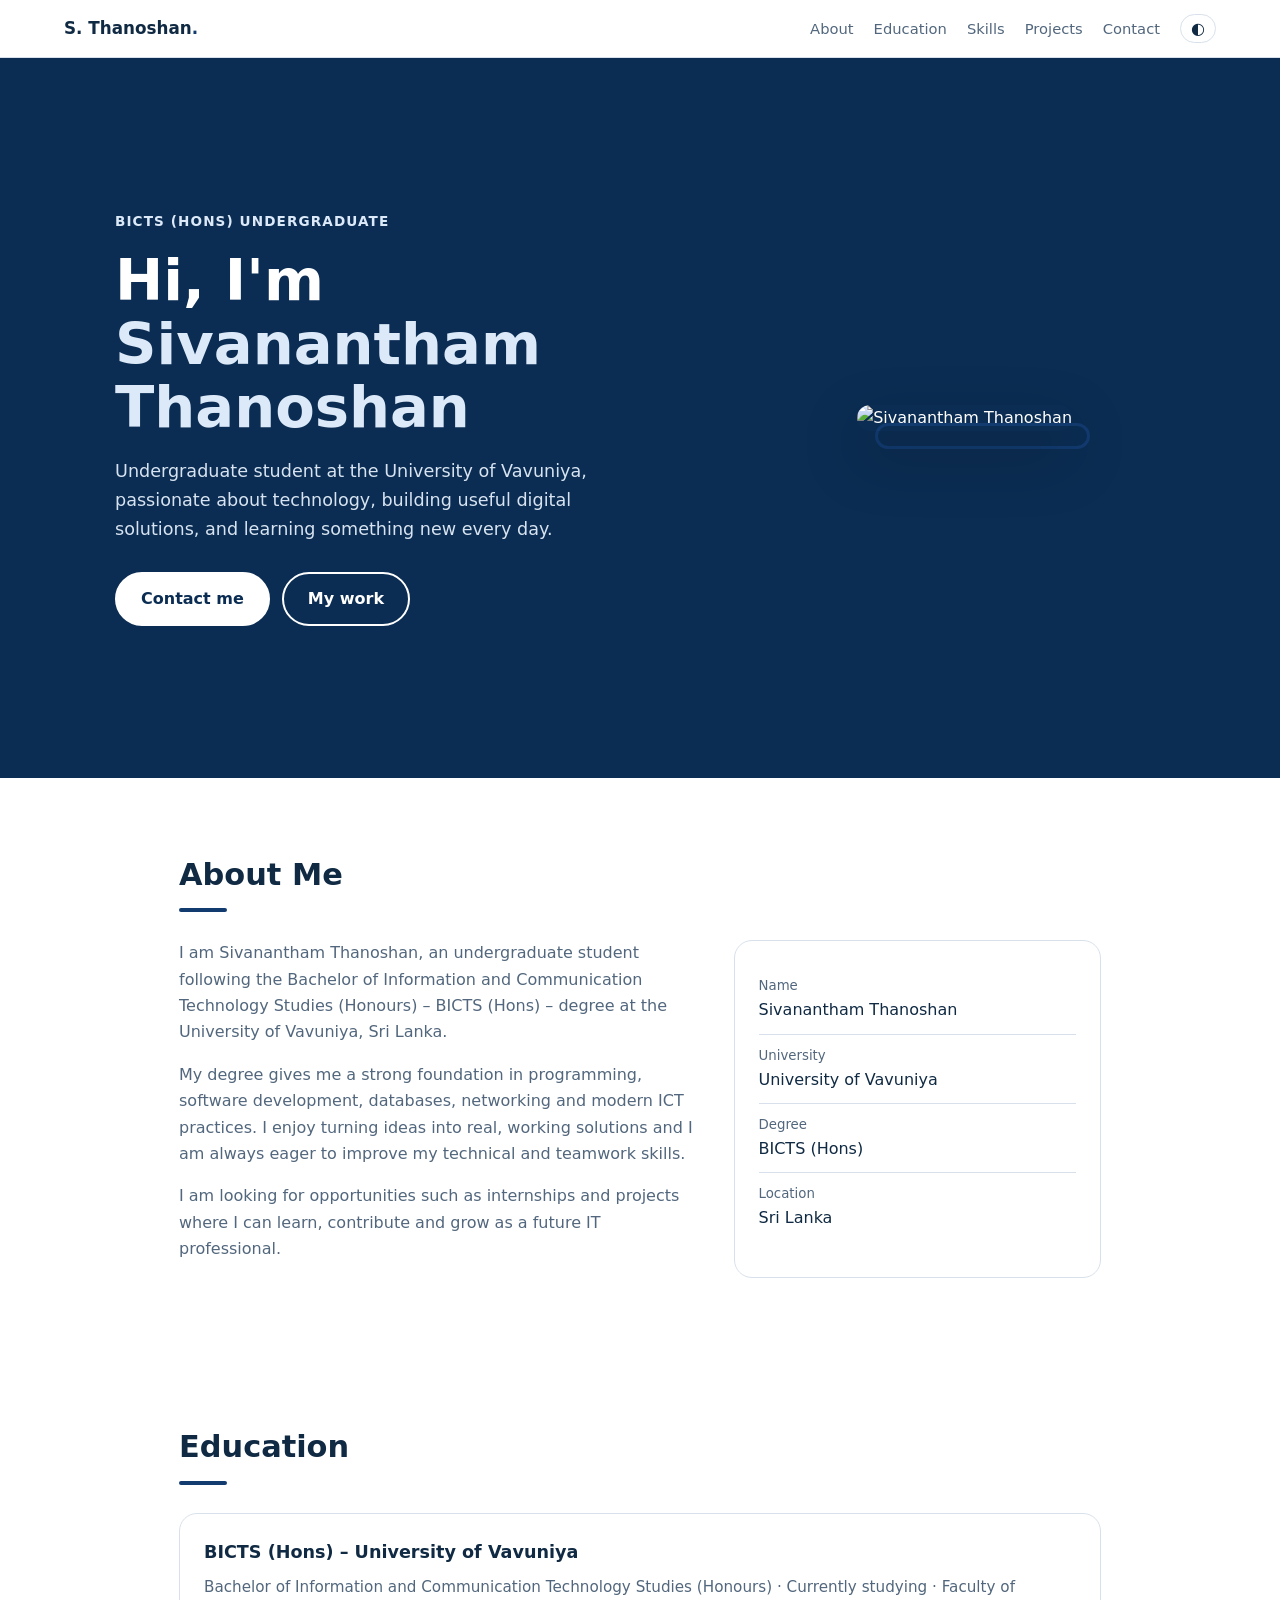
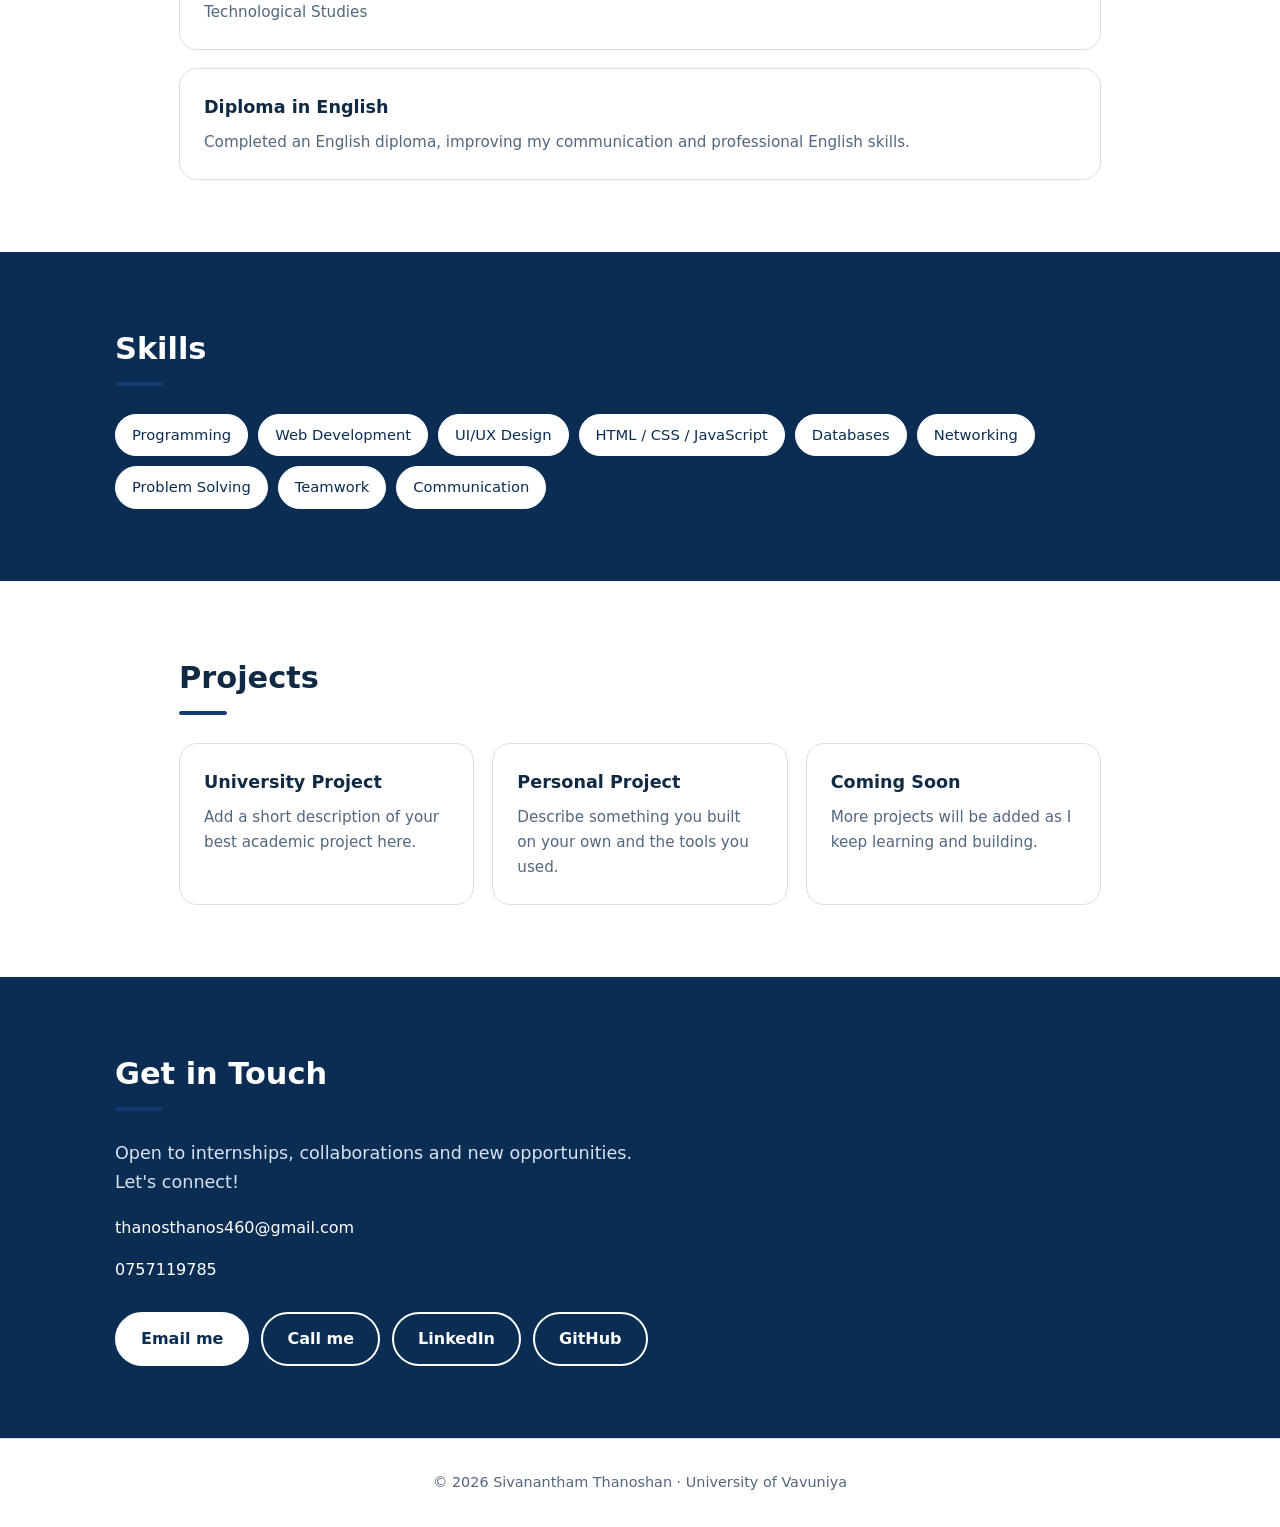
==== index.html @ 14ba5f3b "Add files via upload" ====
<!DOCTYPE html>
<html lang="en">
<head>
<meta charset="utf-8">
<meta name="viewport" content="width=device-width, initial-scale=1, viewport-fit=cover">
<title>Sivanantham Thanoshan | Portfolio</title>
<link rel="stylesheet" href="style.css">
</head>
<body>
<nav><b>S. Thanoshan<span>.</span></b><div><a href="#about">About</a><a href="#education">Education</a><a href="#skills">Skills</a><a href="#projects">Projects</a><a href="#contact">Contact</a><button class="theme-btn" id="themeBtn" aria-label="Toggle theme">&#9680;</button></div></nav>

<section class="hero">
<div>
<div class="tag">BICTS (Hons) Undergraduate</div>
<h1>Hi, I'm <em>Sivanantham Thanoshan</em></h1>
<p class="lead">Undergraduate student at the University of Vavuniya, passionate about technology, building useful digital solutions, and learning something new every day.</p>
<div class="btns"><a class="btn" href="#contact">Contact me</a><a class="btn o" href="#projects">My work</a></div>
</div>
<div class="photo"><img alt="Sivanantham Thanoshan" src="photo.jpg"></div>
</section>

<section id="about">
<h2>About Me</h2>
<div class="about">
<div>
<p>I am Sivanantham Thanoshan, an undergraduate student following the Bachelor of Information and Communication Technology Studies (Honours) – BICTS (Hons) – degree at the University of Vavuniya, Sri Lanka.</p>
<p>My degree gives me a strong foundation in programming, software development, databases, networking and modern ICT practices. I enjoy turning ideas into real, working solutions and I am always eager to improve my technical and teamwork skills.</p>
<p>I am looking for opportunities such as internships and projects where I can learn, contribute and grow as a future IT professional.</p>
</div>
<div class="facts">
<div><small>Name</small>Sivanantham Thanoshan</div>
<div><small>University</small>University of Vavuniya</div>
<div><small>Degree</small>BICTS (Hons)</div>
<div><small>Location</small>Sri Lanka</div>
</div>
</div>
</section>

<section id="education">
<h2>Education</h2>
<div class="timeline">
<div class="card"><h3>BICTS (Hons) – University of Vavuniya</h3><p>Bachelor of Information and Communication Technology Studies (Honours) · Currently studying · Faculty of Technological Studies</p></div>
<div class="card"><h3>Diploma in English</h3><p>Completed an English diploma, improving my communication and professional English skills.</p></div>
</div>
</section>

<section id="skills">
<h2>Skills</h2>
<div class="chips"><span>Programming</span><span>Web Development</span><span>UI/UX Design</span><span>HTML / CSS / JavaScript</span><span>Databases</span><span>Networking</span><span>Problem Solving</span><span>Teamwork</span><span>Communication</span></div>
</section>

<section id="projects">
<h2>Projects</h2>
<div class="grid">
<div class="card"><h3>University Project</h3><p>Add a short description of your best academic project here.</p></div>
<div class="card"><h3>Personal Project</h3><p>Describe something you built on your own and the tools you used.</p></div>
<div class="card"><h3>Coming Soon</h3><p>More projects will be added as I keep learning and building.</p></div>
</div>
</section>

<section id="contact">
<h2>Get in Touch</h2>
<p class="lead">Open to internships, collaborations and new opportunities. Let's connect!</p>
<p><a href="mailto:thanosthanos460@gmail.com">thanosthanos460@gmail.com</a></p>
<p><a href="tel:0757119785">0757119785</a></p>
<div class="btns"><a class="btn" href="mailto:thanosthanos460@gmail.com">Email me</a><a class="btn o" href="tel:0757119785">Call me</a><a class="btn o" href="https://www.linkedin.com/">LinkedIn</a><a class="btn o" href="https://github.com/">GitHub</a></div>
</section>

<footer>© 2026 Sivanantham Thanoshan · University of Vavuniya</footer>
<script src="script.js"></script>
</body>
</html>
---- style.css ----
:root{--bg:#fff;--card:#fff;--text:#102a43;--muted:#52677d;--accent:#123b70;--accent2:#0b2d53;--line:#d8e1eb;box-sizing:border-box;padding-top:env(safe-area-inset-top,0px);padding-bottom:env(safe-area-inset-bottom,0px)}
:root[data-theme="dark"]{--bg:#0b1f3a;--card:#142d4d;--text:#f5f8fc;--muted:#c0ccda;--accent:#fff;--accent2:#dce9f8;--line:#294362}
html{scroll-behavior:smooth;scroll-padding-top:70px}
*{box-sizing:border-box}
body{margin:0;background:var(--bg);color:var(--text);font-family:Inter,system-ui,-apple-system,"Segoe UI",sans-serif;line-height:1.65}
a{color:inherit;text-decoration:none}
nav{position:sticky;top:env(safe-area-inset-top,0px);z-index:20;background:var(--bg);border-bottom:1px solid var(--line);display:flex;justify-content:space-between;align-items:center;padding:14px 5vw}
nav b{font-size:1.05rem}nav b span{color:var(--accent)}
nav div a{margin-left:20px;color:var(--muted);font-size:.92rem}nav div a:hover{color:var(--accent)}
section{max-width:1050px;margin:auto;padding:72px 5vw}
.hero{display:grid;grid-template-columns:1.2fr .8fr;gap:48px;align-items:center;min-height:80vh}
.hero,#skills,#contact{max-width:none;padding-left:max(5vw,calc((100vw - 1050px)/2));padding-right:max(5vw,calc((100vw - 1050px)/2));background:#0b2d53;color:#fff}
.hero .lead,#contact .lead{color:#d7e3f0}
.hero h1 em{color:#dce9f8}
.hero .tag{color:#dce9f8}
.hero .btn,#contact .btn{background:#fff;border-color:#fff;color:#0b2d53}
.hero .btn.o,#contact .btn.o{background:transparent;color:#fff;border-color:#fff}
#skills .chips span{background:#fff;color:#0b2d53;border-color:#fff}
#contact a:not(.btn){color:#fff}
.tag{color:var(--accent);font-weight:600;letter-spacing:.08em;font-size:.85rem;text-transform:uppercase}
h1{font-size:clamp(2.2rem,5vw,3.6rem);line-height:1.1;margin:.3em 0}
h1 em{font-style:normal;color:var(--accent2)}
h2{font-size:1.9rem;margin:0 0 28px}h2::after{content:"";display:block;width:48px;height:4px;background:var(--accent);margin-top:8px;border-radius:2px}
.lead{color:var(--muted);font-size:1.1rem;max-width:520px}
.btns{margin-top:28px;display:flex;gap:12px;flex-wrap:wrap}
.btn{padding:12px 24px;border-radius:999px;font-weight:600;border:2px solid var(--accent);background:var(--accent);color:#fff}
.btn.o{background:transparent;color:var(--accent)}
.photo{position:relative;justify-self:center}
.photo img{width:100%;max-width:340px;border-radius:24px;display:block;box-shadow:0 24px 60px rgba(0,0,0,.25);position:relative}
.photo::before{content:"";position:absolute;inset:18px -18px -18px 18px;border:3px solid var(--accent);border-radius:24px}
.about{display:grid;grid-template-columns:1.4fr 1fr;gap:40px}
.about p{color:var(--muted);margin-top:0}
.facts{background:var(--card);border:1px solid var(--line);border-radius:18px;padding:24px}
.facts div{padding:10px 0;border-bottom:1px solid var(--line)}.facts div:last-child{border:0}
.facts small{display:block;color:var(--muted)}
.grid{display:grid;grid-template-columns:repeat(auto-fit,minmax(220px,1fr));gap:18px}
.card{background:var(--card);border:1px solid var(--line);border-radius:18px;padding:24px;transition:.2s}
.card:hover{transform:translateY(-4px);border-color:var(--accent)}
.card h3{margin:0 0 8px;font-size:1.1rem}.card p{margin:0;color:var(--muted);font-size:.95rem}
.chips{display:flex;flex-wrap:wrap;gap:10px}
.chips span{background:var(--card);border:1px solid var(--line);padding:8px 16px;border-radius:999px;font-size:.92rem}
footer{text-align:center;color:var(--muted);padding:32px;border-top:1px solid var(--line);font-size:.9rem}
@media(max-width:760px){.hero,.about{grid-template-columns:1fr}.photo{order:-1;max-width:260px}nav div a:nth-child(n+4){display:none}section{padding:52px 6vw}.hero,#skills,#contact{padding-left:6vw;padding-right:6vw}}
.theme-btn{margin-left:20px;background:transparent;border:1px solid var(--line);color:var(--text);border-radius:999px;padding:4px 10px;cursor:pointer;font-size:1rem}
.reveal{opacity:0;transform:translateY(24px);transition:opacity .6s,transform .6s}
.reveal.show{opacity:1;transform:none}
nav div a.active{color:var(--accent)}
.timeline{display:grid;gap:18px}
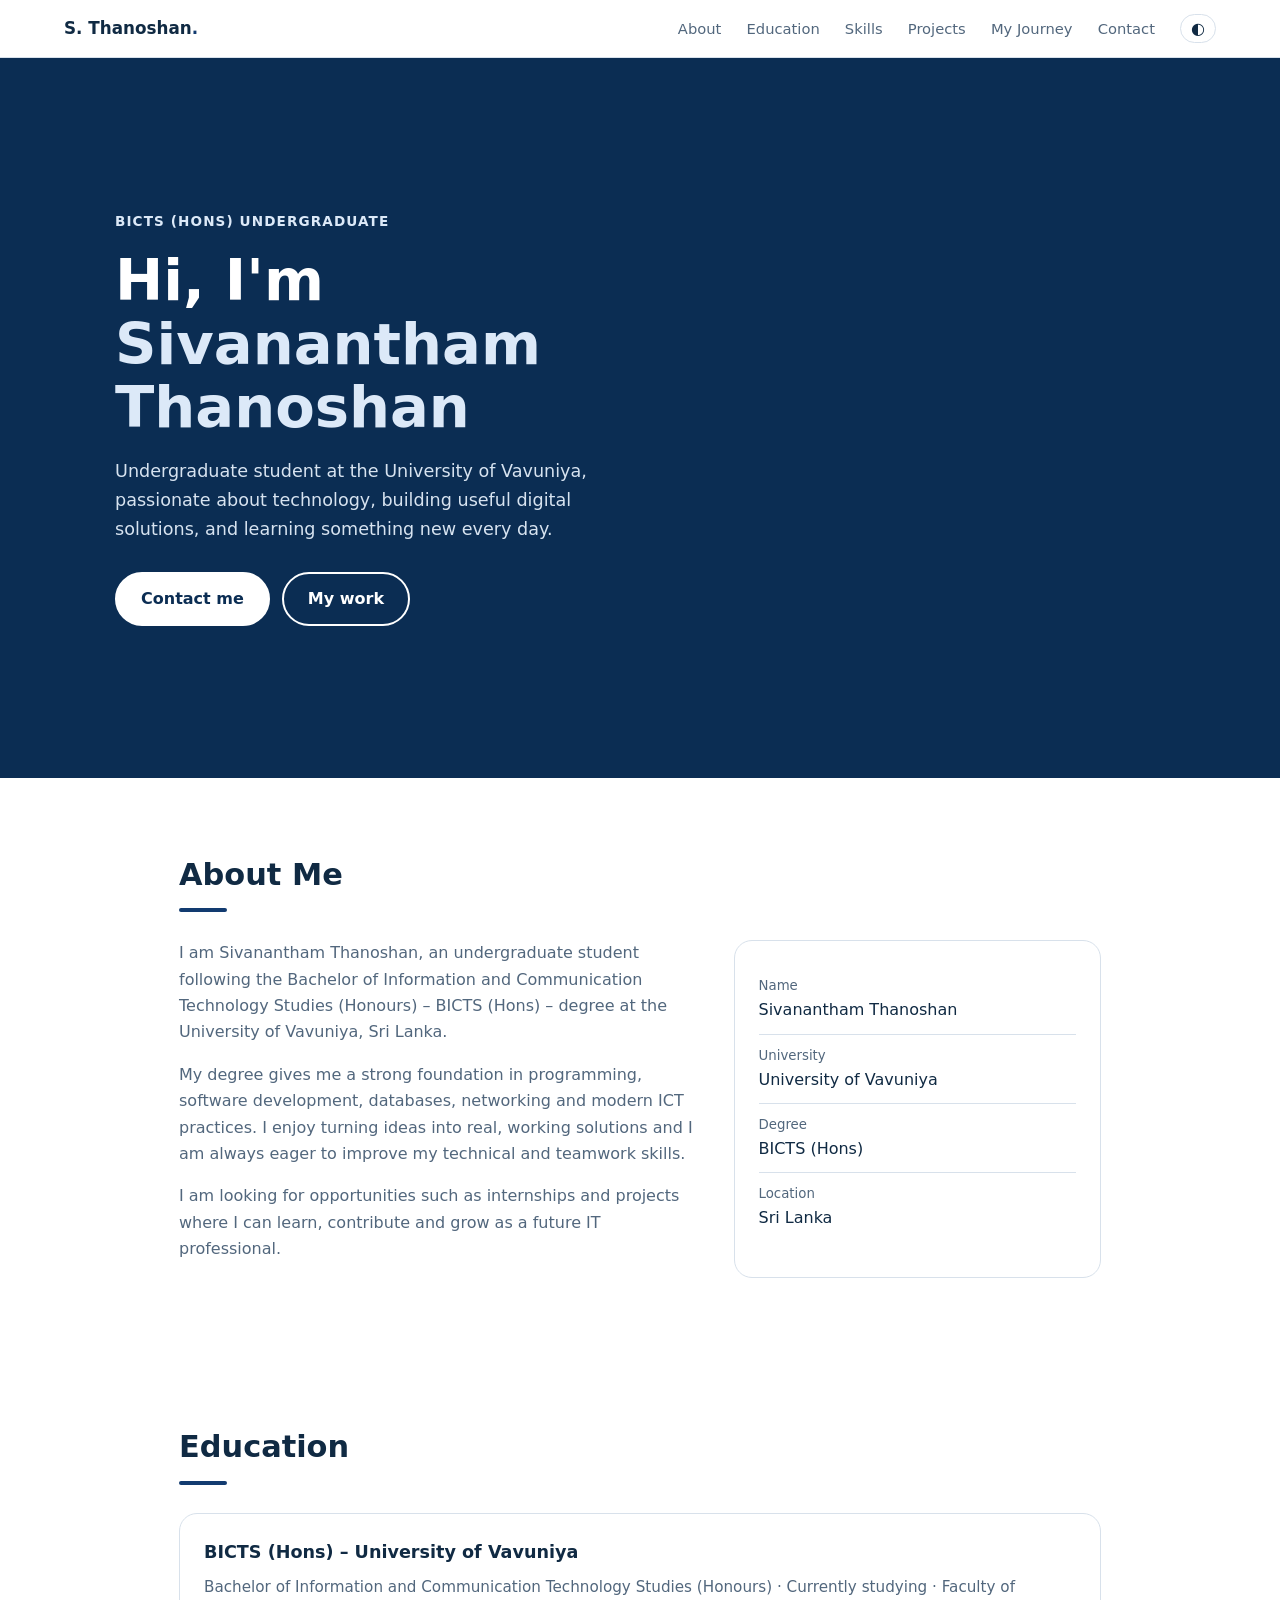
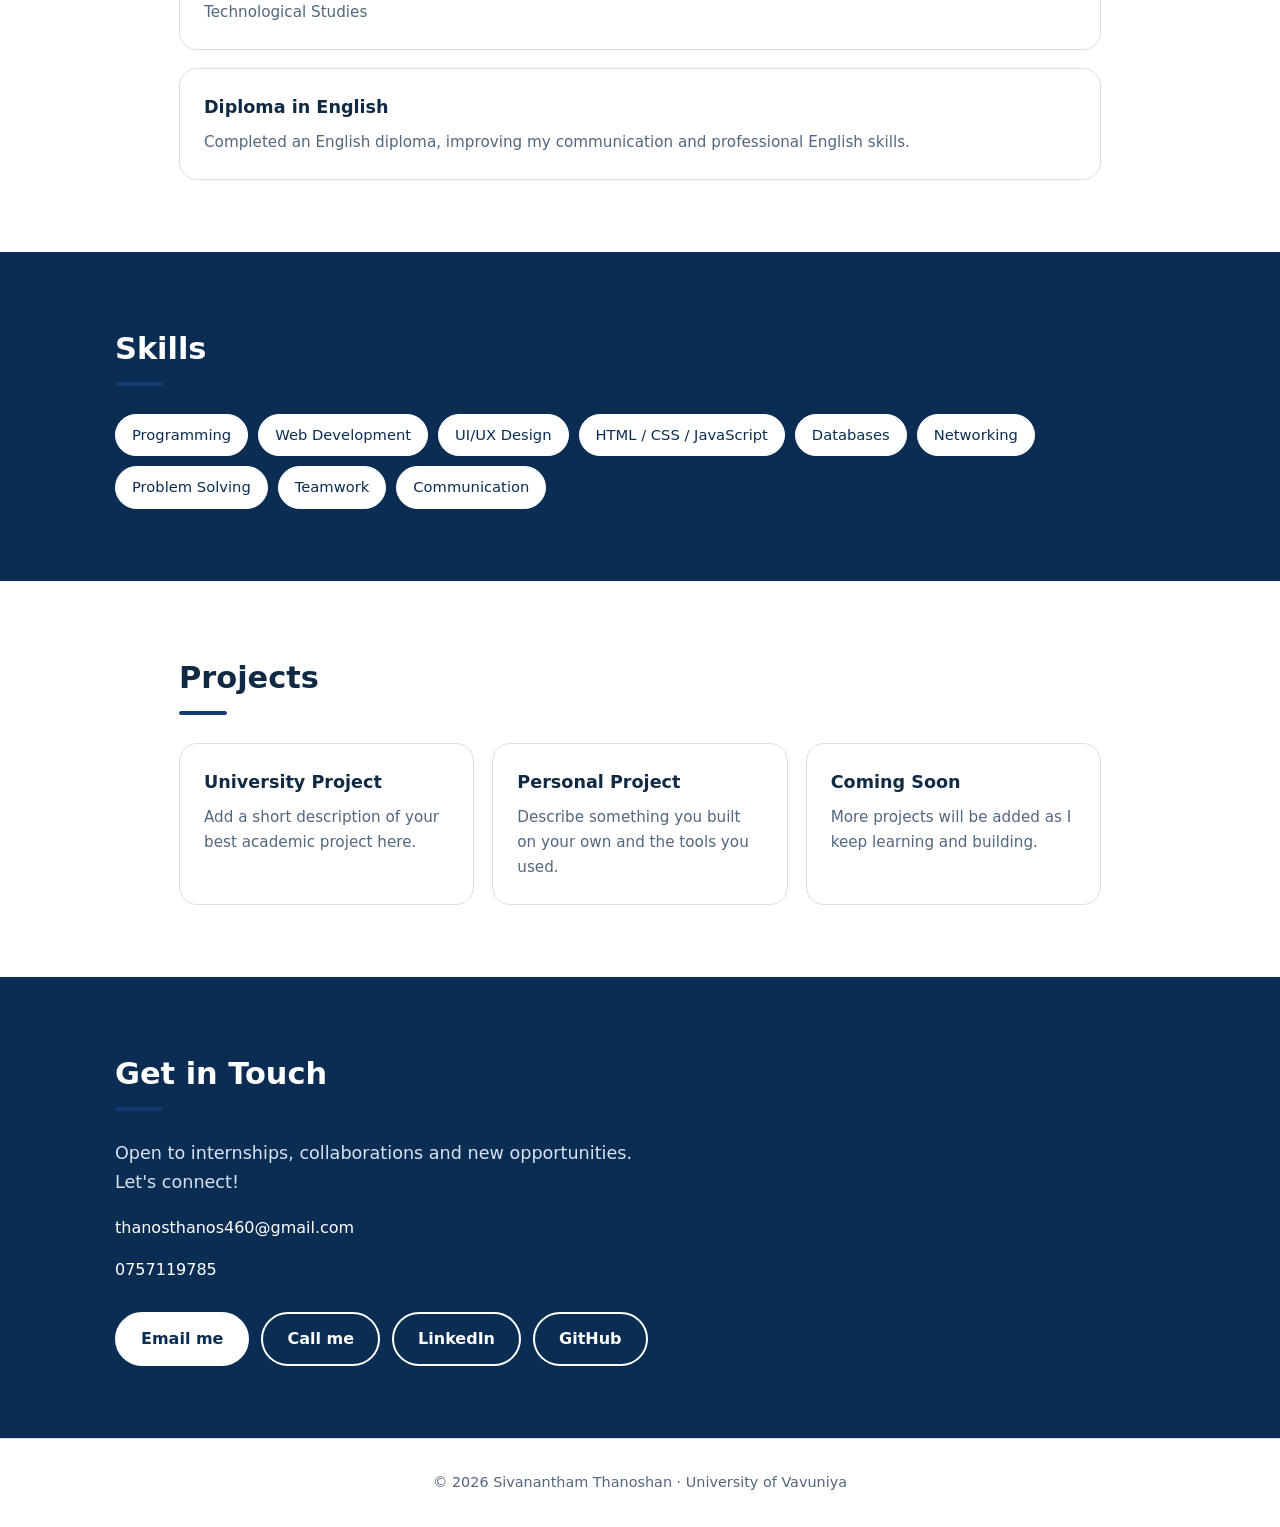
==== commit acce1c02: "Add My Journey page" ====
--- a/index.html
+++ b/index.html
@@ -7,7 +7,20 @@
 <link rel="stylesheet" href="style.css">
 </head>
 <body>
-<nav><b>S. Thanoshan<span>.</span></b><div><a href="#about">About</a><a href="#education">Education</a><a href="#skills">Skills</a><a href="#projects">Projects</a><a href="#contact">Contact</a><button class="theme-btn" id="themeBtn" aria-label="Toggle theme">&#9680;</button></div></nav>
+
+<nav>
+  <b>S. Thanoshan<span>.</span></b>
+  <div>
+    <a href="index.html#about">About</a>
+    <a href="index.html#education">Education</a>
+    <a href="index.html#skills">Skills</a>
+    <a href="index.html#projects">Projects</a>
+    <a href="journey.html">My Journey</a>
+    <a href="index.html#contact">Contact</a>
+    <button class="theme-btn" id="themeBtn" aria-label="Toggle theme">&#9680;</button>
+  </div>
+</nav>
+
 
 <section class="hero">
 <div>
@@ -16,7 +29,7 @@
 <p class="lead">Undergraduate student at the University of Vavuniya, passionate about technology, building useful digital solutions, and learning something new every day.</p>
 <div class="btns"><a class="btn" href="#contact">Contact me</a><a class="btn o" href="#projects">My work</a></div>
 </div>
-<div class="photo"><img alt="Sivanantham Thanoshan" src="photo.jpg"></div>
+<div class="photo<img alt="Sivanantham Thanoshan" src="./photo.jpg"></div>
 </section>
 
 <section id="about">
